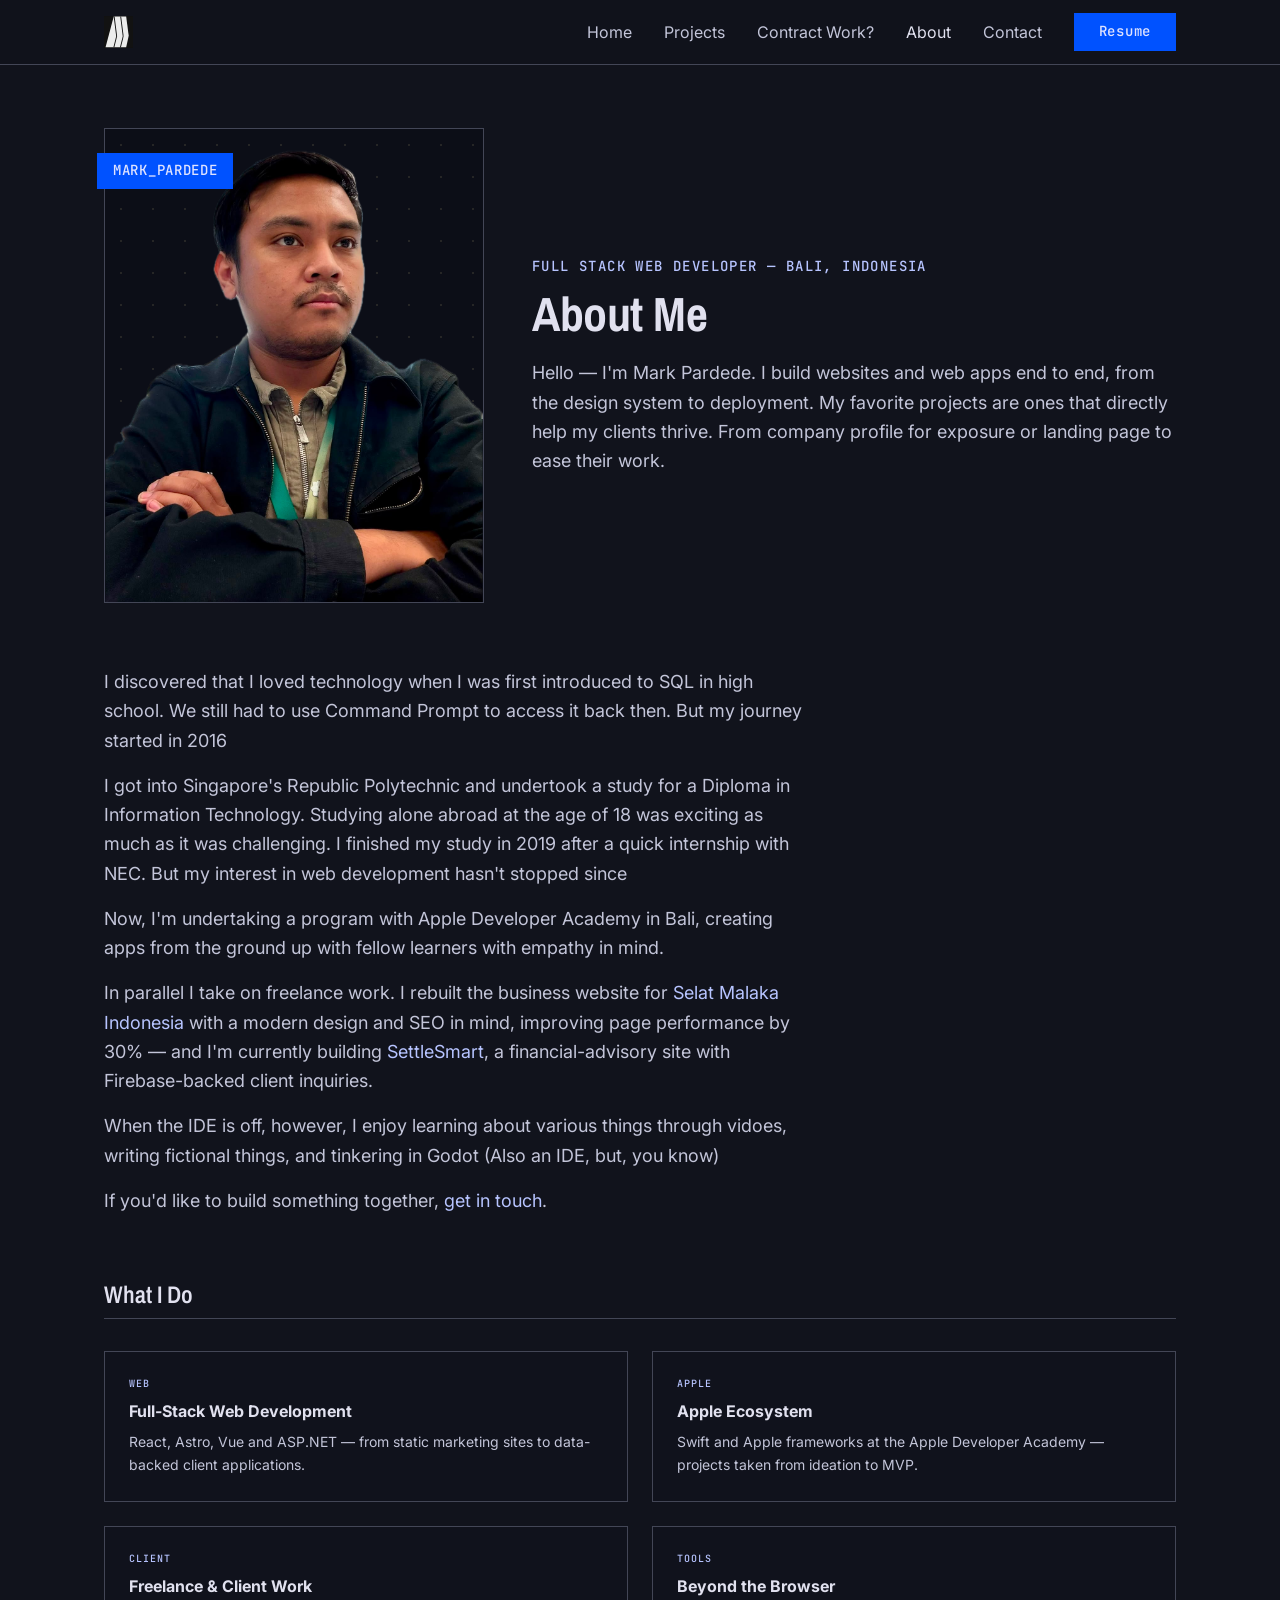
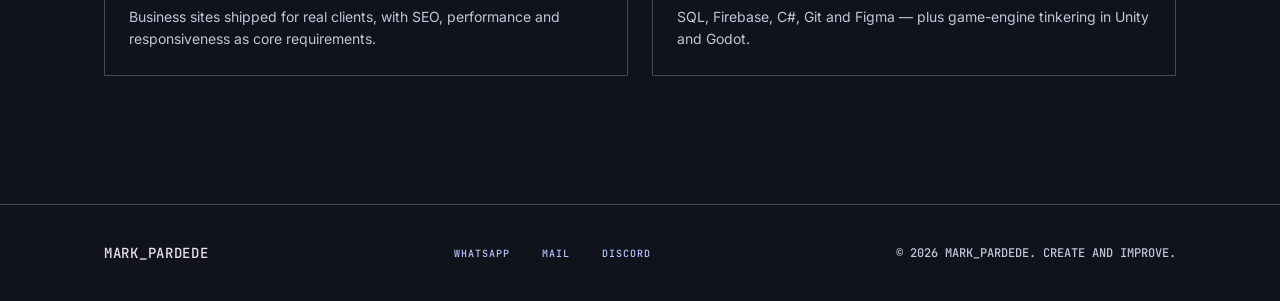
==== about.html @ d3616772 "Core stack added." ====
<!doctype html>
<html lang="en">
  <head>
    <meta charset="UTF-8" />
    <meta name="viewport" content="width=device-width, initial-scale=1.0" />
    <meta
      name="description"
      content="About Mark Pardede — full stack web developer based in Bali, Indonesia."
    />
    <script>
      document.documentElement.classList.add("js");
      addEventListener("load", function () {
        if (!document.documentElement.dataset.revealReady) {
          document.documentElement.classList.remove("js");
        }
      });
    </script>
    <link rel="preconnect" href="https://fonts.googleapis.com" />
    <link rel="preconnect" href="https://fonts.gstatic.com" crossorigin />
    <link
      href="https://fonts.googleapis.com/css2?family=Archivo+Narrow:wght@400;500;600;700&family=Inter:wght@400;500;600&family=JetBrains+Mono:wght@400;500&display=swap"
      rel="stylesheet"
    />
    <link rel="stylesheet" href="assets/css/main.css" />
    <script type="module" src="assets/js/main.js"></script>
    <title>Mark Pardede - About Me</title>
  </head>
  <body>
    <header class="site-header">
      <nav class="nav container">
        <a class="nav__logo" href="index.html" aria-label="Mark Pardede — home">
          <img src="assets/img/Logo.svg" alt="Mark Pardede" />
        </a>
        <div class="nav__list">
          <a class="nav__link" href="index.html">Home</a>
          <a class="nav__link" href="index.html">Projects</a>
          <a class="nav__link" href="index.html">Contract Work?</a>
          <a class="nav__link" href="about.html" aria-current="page">About</a>
          <a class="nav__link" href="#contact">Contact</a>
          <a class="btn btn--primary btn--sm u-label" href="resume.html">
            Resume
          </a>
        </div>
      </nav>
    </header>

    <main class="page">
      <section class="about container" data-reveal>
        <div class="about__hero">
          <div class="about__portrait">
            <img src="assets/img/portrait.png" alt="Portrait of Mark Pardede" />
            <span class="about__badge u-label">MARK_PARDEDE</span>
          </div>
          <div class="about__intro">
            <p class="about__role">
              Full Stack Web Developer — Bali, Indonesia
            </p>
            <h1 class="about__name">About Me</h1>
            <p class="about__lede">
              Hello — I'm Mark Pardede. I build websites and web apps end to
              end, from the design system to deployment. My favorite projects
              are ones that directly help my clients thrive. From company
              profile for exposure or landing page to ease their work.
            </p>
          </div>
        </div>

        <div class="about__prose">
          <p>
            I discovered that I loved technology when I was first introduced to
            SQL in high school. We still had to use Command Prompt to access it
            back then. But my journey started in 2016
          </p>
          <p>
            I got into Singapore's Republic Polytechnic and undertook a study
            for a Diploma in Information Technology. Studying alone abroad at
            the age of 18 was exciting as much as it was challenging. I finished
            my study in 2019 after a quick internship with NEC. But my interest
            in web development hasn't stopped since
          </p>
          <p>
            Now, I'm undertaking a program with Apple Developer Academy in Bali,
            creating apps from the ground up with fellow learners with empathy
            in mind.
          </p>
          <p>
            In parallel I take on freelance work. I rebuilt the business website
            for
            <a href="https://selatmalaka.id" target="_blank" rel="noopener"
              >Selat Malaka Indonesia</a
            >
            with a modern design and SEO in mind, improving page performance by
            30% — and I'm currently building
            <a
              href="https://settlesmart.netlify.app/"
              target="_blank"
              rel="noopener"
              >SettleSmart</a
            >, a financial-advisory site with Firebase-backed client inquiries.
          </p>
          <p>
            When the IDE is off, however, I enjoy learning about various things
            through vidoes, writing fictional things, and tinkering in Godot
            (Also an IDE, but, you know)
          </p>

          <p>
            If you'd like to build something together,
            <a href="#contact">get in touch</a>.
          </p>
        </div>

        <h2 class="about__section-title">What I Do</h2>
        <div class="about__specialties">
          <article class="about-card">
            <span class="about-card__key">Web</span>
            <h3 class="about-card__title">Full-Stack Web Development</h3>
            <p class="about-card__desc">
              React, Astro, Vue and ASP.NET — from static marketing sites to
              data-backed client applications.
            </p>
          </article>
          <article class="about-card">
            <span class="about-card__key">Apple</span>
            <h3 class="about-card__title">Apple Ecosystem</h3>
            <p class="about-card__desc">
              Swift and Apple frameworks at the Apple Developer Academy —
              projects taken from ideation to MVP.
            </p>
          </article>
          <article class="about-card">
            <span class="about-card__key">Client</span>
            <h3 class="about-card__title">Freelance &amp; Client Work</h3>
            <p class="about-card__desc">
              Business sites shipped for real clients, with SEO, performance and
              responsiveness as core requirements.
            </p>
          </article>
          <article class="about-card">
            <span class="about-card__key">Tools</span>
            <h3 class="about-card__title">Beyond the Browser</h3>
            <p class="about-card__desc">
              SQL, Firebase, C#, Git and Figma — plus game-engine tinkering in
              Unity and Godot.
            </p>
          </article>
        </div>
      </section>
    </main>

    <footer id="contact" class="site-footer">
      <div class="site-footer__inner container">
        <div class="site-footer__brand">MARK_PARDEDE</div>
        <nav class="site-footer__links" aria-label="Contact">
          <a
            class="site-footer__link"
            href="https://wa.me/6587304273"
            target="_blank"
            rel="noopener"
          >
            <span class="site-footer__link-key">WhatsApp</span>
          </a>
          <a class="site-footer__link" href="mailto:marklorens0705@gmail.com">
            <span class="site-footer__link-key">Mail</span>
          </a>
          <a
            class="site-footer__link"
            href="discord://-/users/311474445032095755"
            target="_blank"
            rel="noopener"
          >
            <span class="site-footer__link-key">Discord</span>
          </a>
        </nav>
        <p class="site-footer__note">
          © 2026 MARK_PARDEDE. CREATE AND IMPROVE.
        </p>
      </div>
    </footer>
  </body>
</html>
---- assets/css/main.css ----
/* The only stylesheet a page links to.
   Order matters: later layers are meant to win over earlier ones, so
   utilities come last. */

/* 1. Base — tokens, resets, element defaults. */
@import url("base/tokens.css");
@import url("base/reset.css");

/* 2. Layout — page scaffolding shared by every page. */
@import url("layout/container.css");
@import url("layout/header.css");
@import url("layout/footer.css");

/* 3. Components — reusable, page-agnostic blocks. */
@import url("components/button.css");
@import url("components/tag.css");
@import url("components/tech-tile.css");
@import url("components/terminal.css");
@import url("components/project-card.css");
@import url("components/experience-item.css");

/* 4. Pages — composition specific to one page. */
@import url("pages/home.css");
@import url("pages/resume.css");
@import url("pages/about.css");

/* 5. Utilities — single-purpose overrides. */
@import url("utilities/animations.css");
@import url("utilities/text.css");
@import url("utilities/print.css");
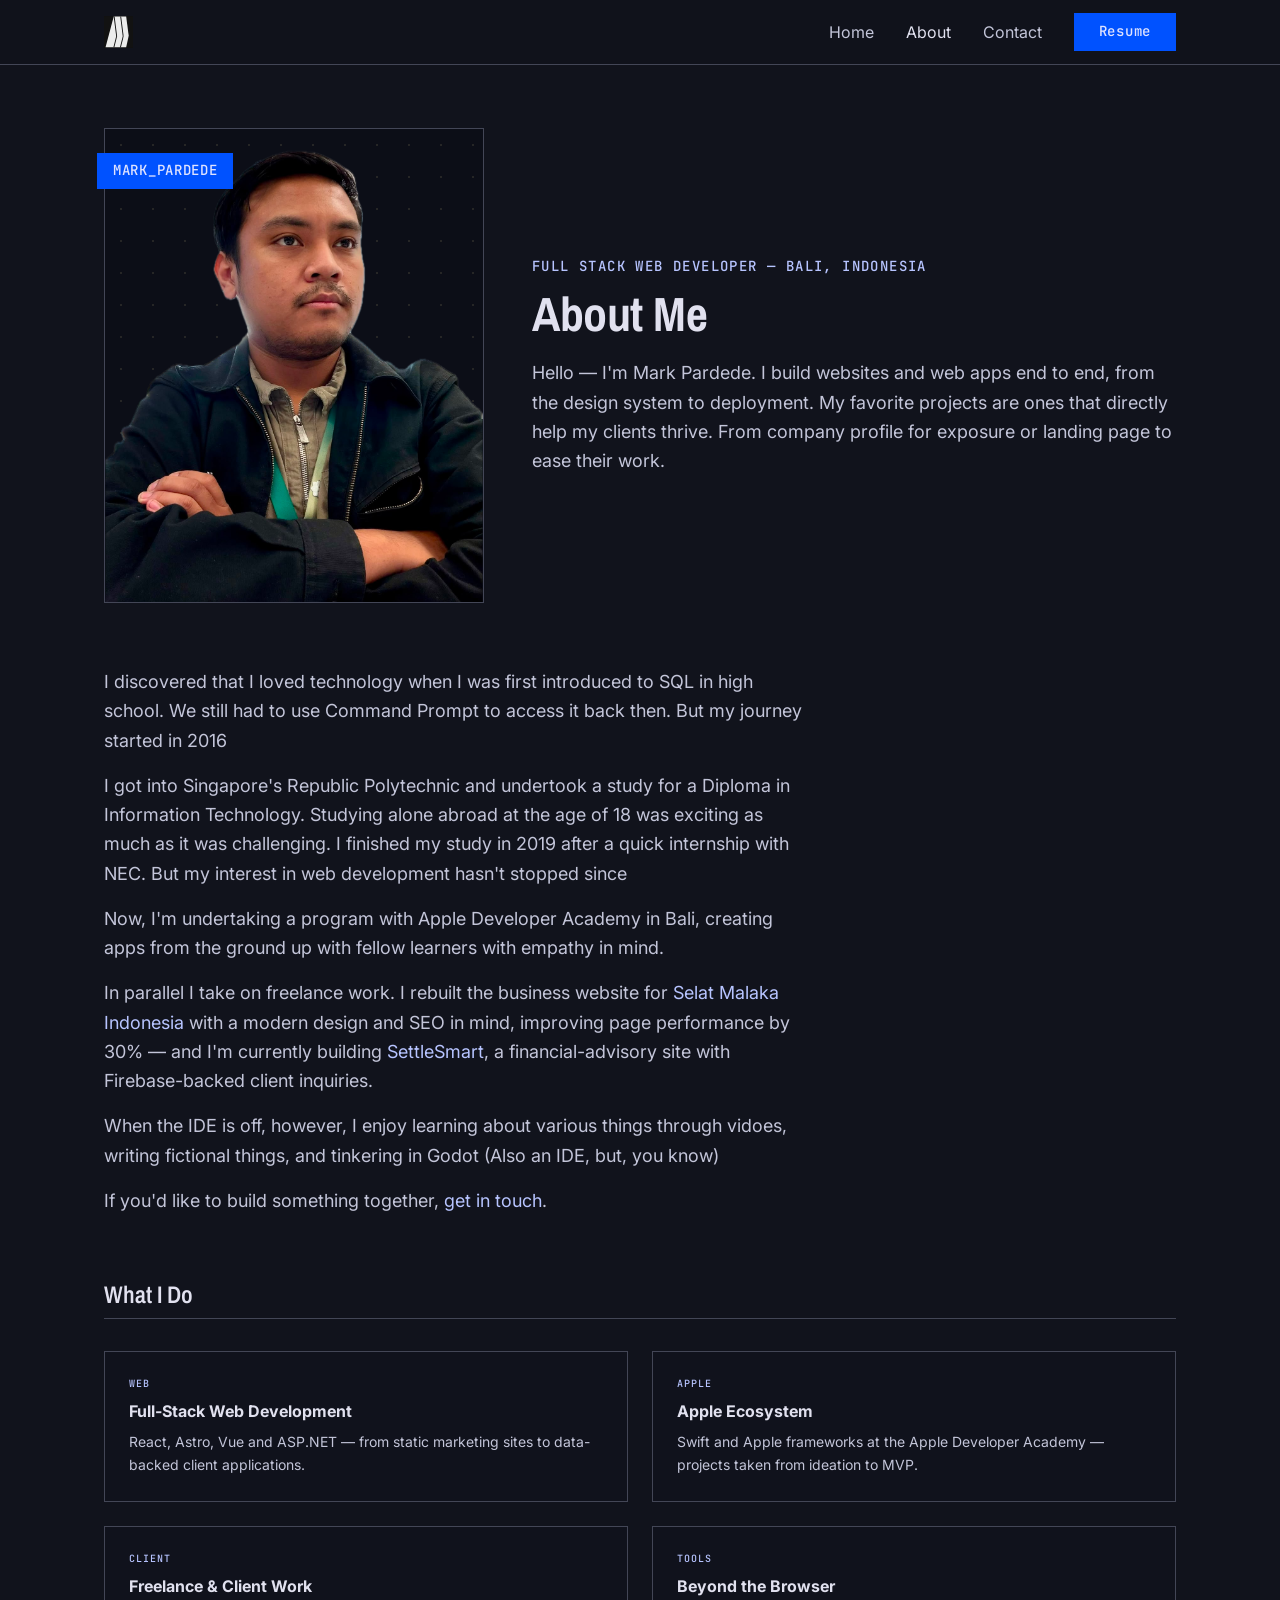
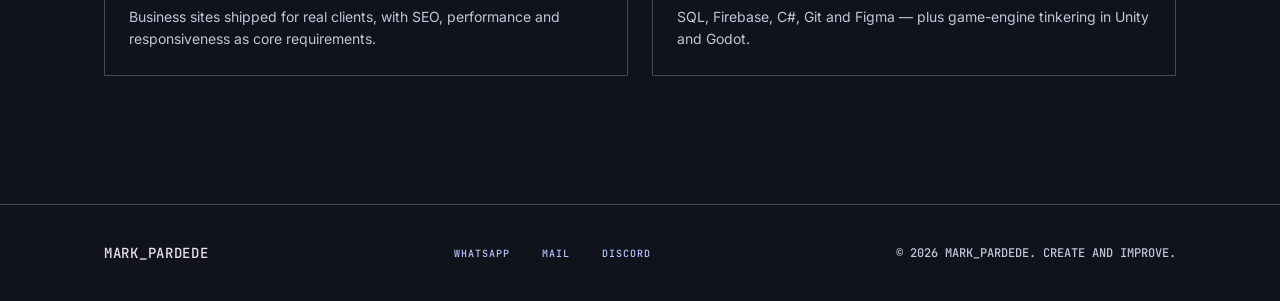
==== commit 1d332f86: "Cleaning up unimplemented sections and pages." ====
--- a/about.html
+++ b/about.html
@@ -33,8 +33,8 @@
         </a>
         <div class="nav__list">
           <a class="nav__link" href="index.html">Home</a>
-          <a class="nav__link" href="index.html">Projects</a>
-          <a class="nav__link" href="index.html">Contract Work?</a>
+          <!-- <a class="nav__link" href="index.html">Projects</a>
+          <a class="nav__link" href="index.html">Contract Work?</a> -->
           <a class="nav__link" href="about.html" aria-current="page">About</a>
           <a class="nav__link" href="#contact">Contact</a>
           <a class="btn btn--primary btn--sm u-label" href="resume.html">
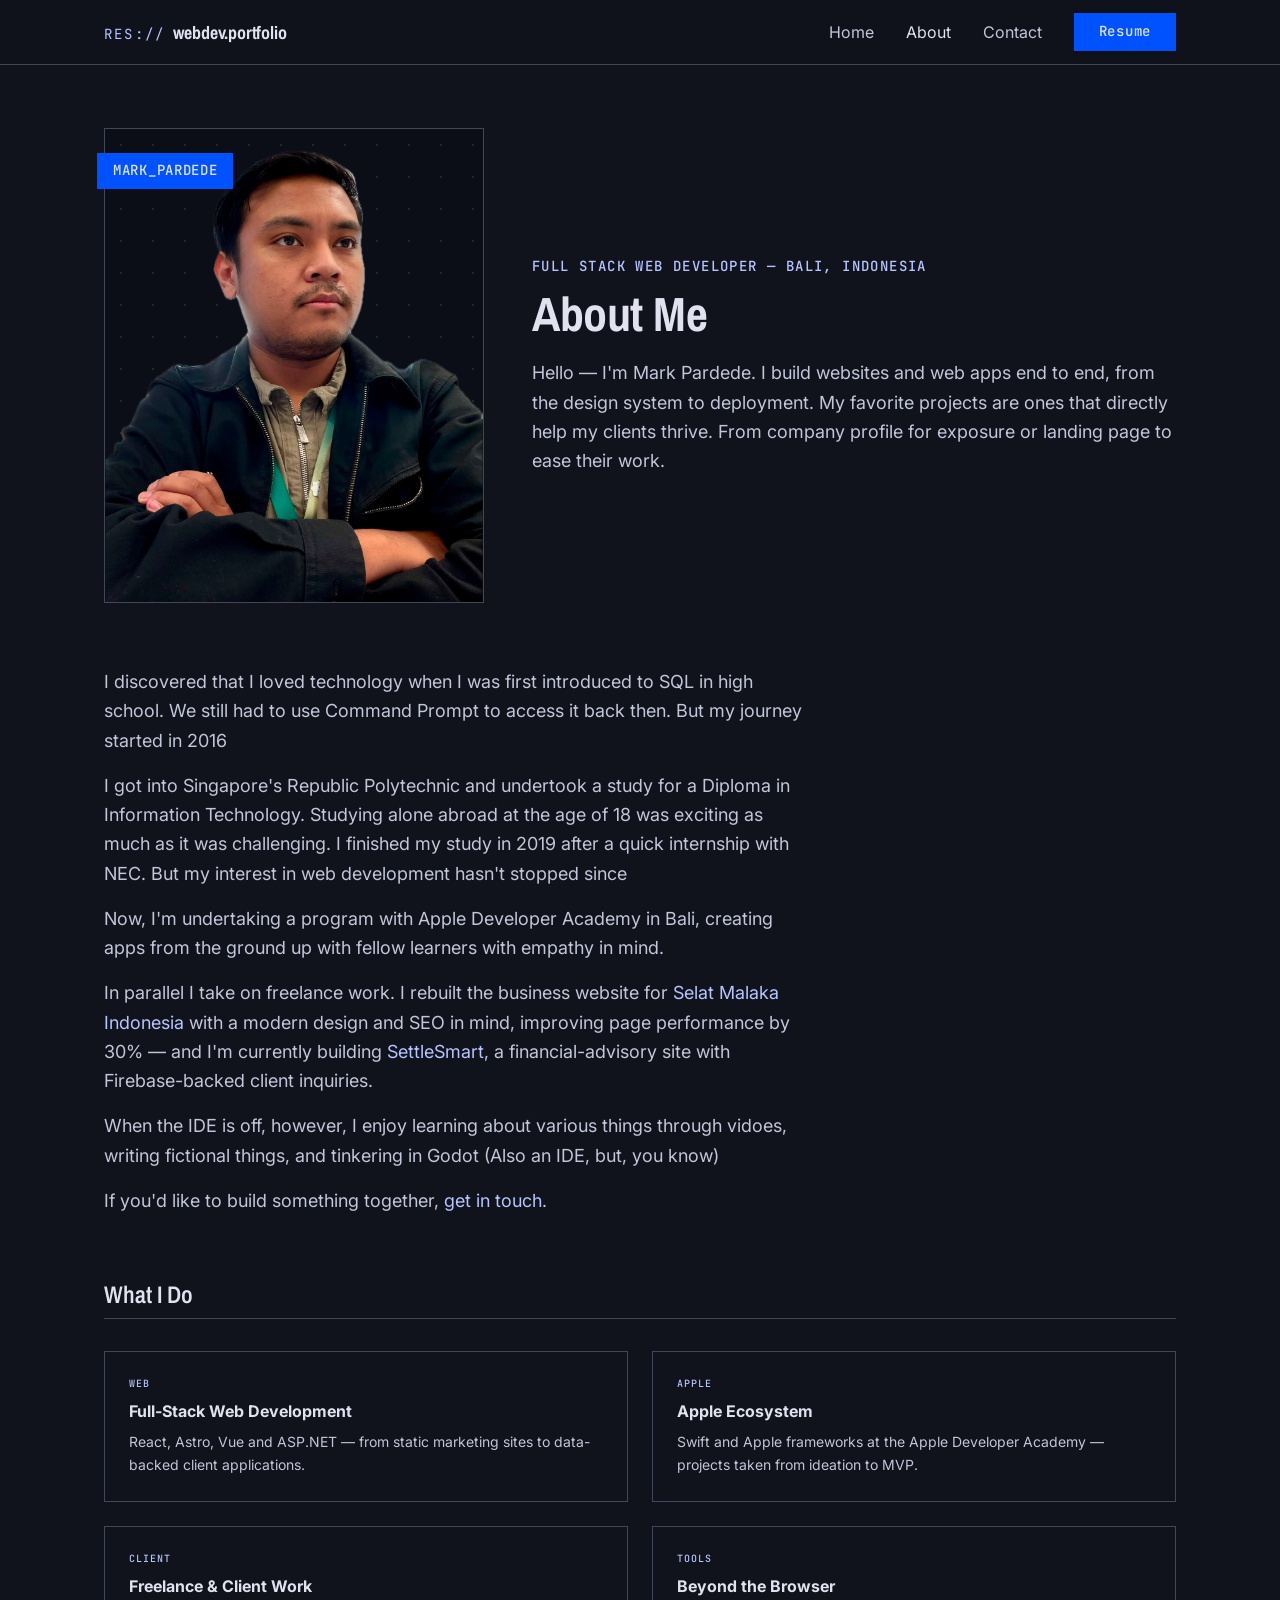
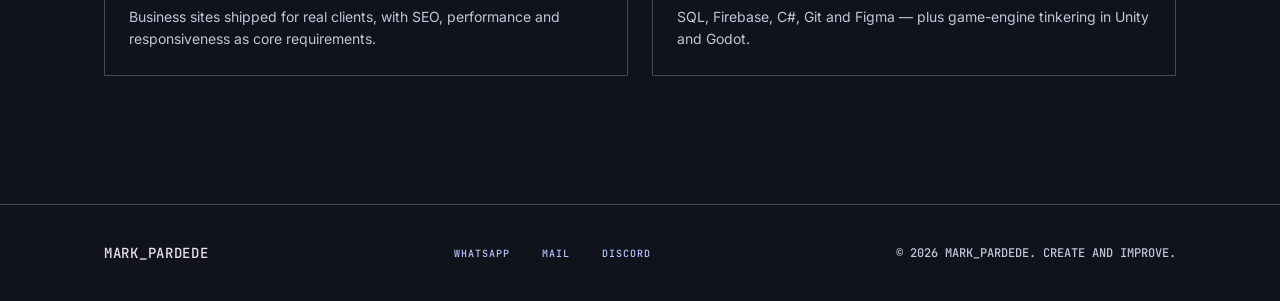
==== commit 7f084606: "A lot of stuff honestly." ====
--- a/about.html
+++ b/about.html
@@ -28,8 +28,9 @@
   <body>
     <header class="site-header">
       <nav class="nav container">
-        <a class="nav__logo" href="index.html" aria-label="Mark Pardede — home">
-          <img src="assets/img/Logo.svg" alt="Mark Pardede" />
+        <a class="nav__logo" href="landing.html" aria-label="Back to landing">
+          <span class="nav__logo-prefix">res://</span>
+          <span class="nav__logo-name">webdev.portfolio</span>
         </a>
         <div class="nav__list">
           <a class="nav__link" href="index.html">Home</a>
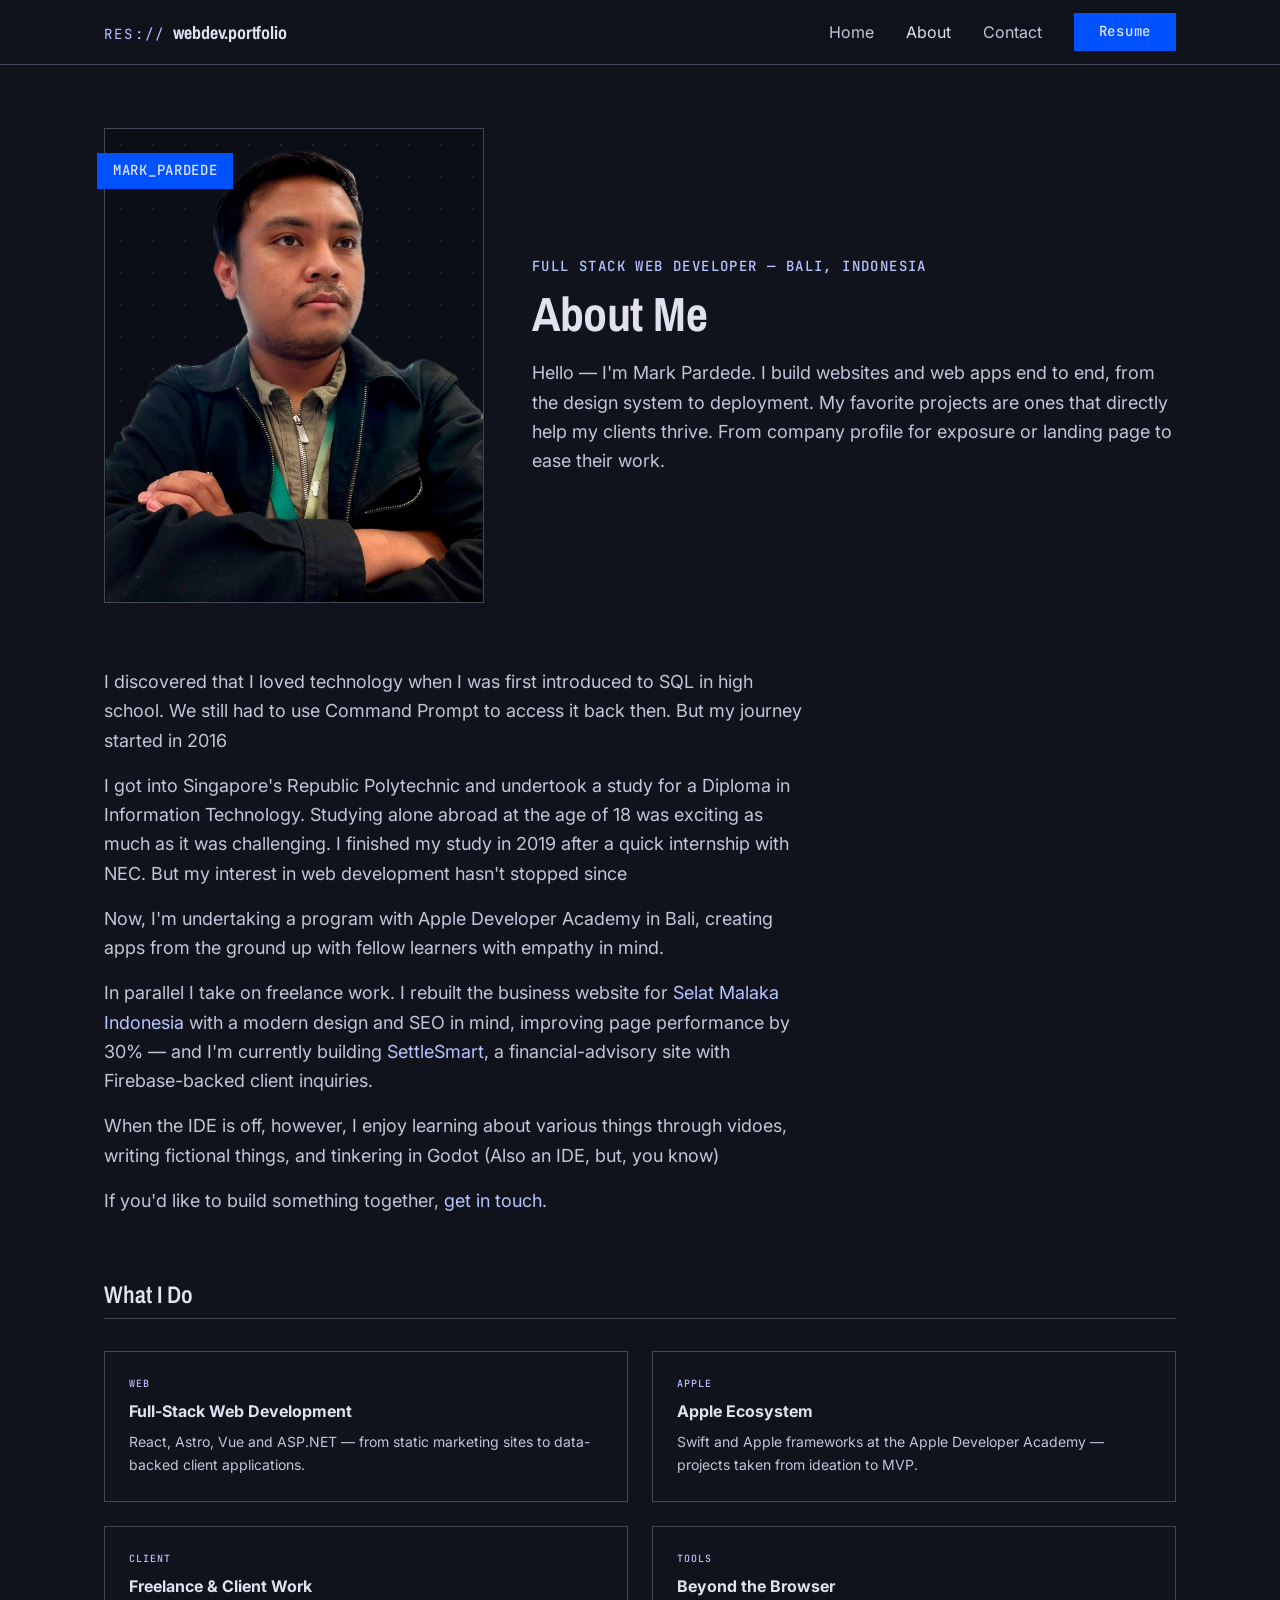
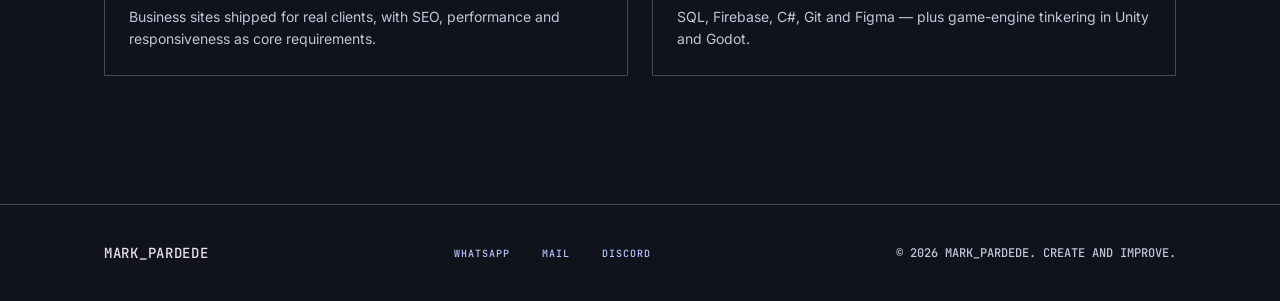
==== commit e7997810: "bug fixes" ====
--- a/about.html
+++ b/about.html
@@ -46,8 +46,8 @@
     </header>
 
     <main class="page">
-      <section class="about container" data-reveal>
-        <div class="about__hero">
+      <section class="about container">
+        <div class="about__hero" data-reveal>
           <div class="about__portrait">
             <img src="assets/img/portrait.png" alt="Portrait of Mark Pardede" />
             <span class="about__badge u-label">MARK_PARDEDE</span>
@@ -66,7 +66,7 @@
           </div>
         </div>
 
-        <div class="about__prose">
+        <div class="about__prose" data-reveal>
           <p>
             I discovered that I loved technology when I was first introduced to
             SQL in high school. We still had to use Command Prompt to access it
@@ -111,6 +111,7 @@
           </p>
         </div>
 
+        <div data-reveal>
         <h2 class="about__section-title">What I Do</h2>
         <div class="about__specialties">
           <article class="about-card">
@@ -146,6 +147,7 @@
             </p>
           </article>
         </div>
+        </div>
       </section>
     </main>
 
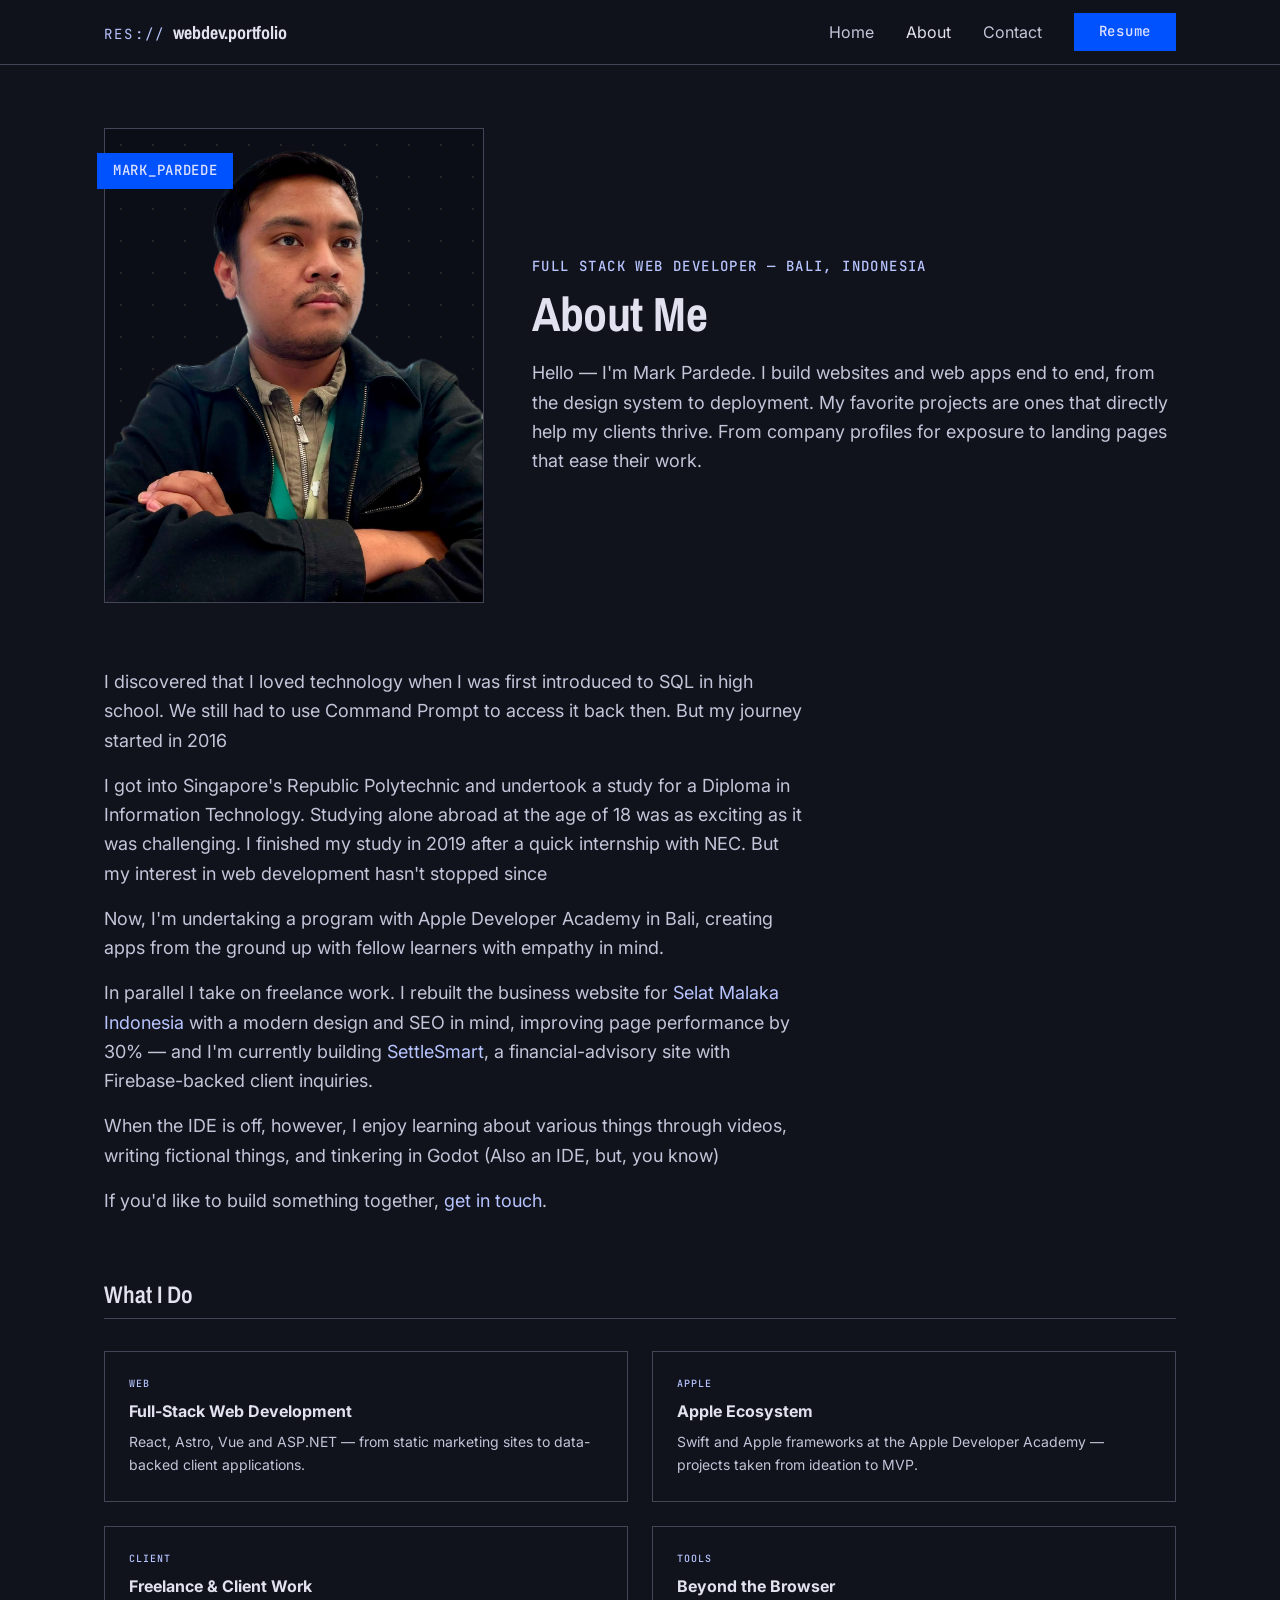
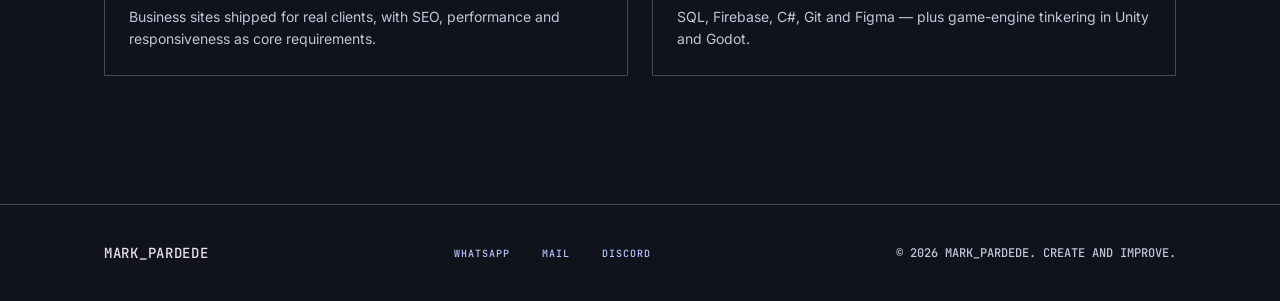
==== commit 6e8f459b: "Typos" ====
--- a/about.html
+++ b/about.html
@@ -28,14 +28,14 @@
   <body>
     <header class="site-header">
       <nav class="nav container">
-        <a class="nav__logo" href="landing.html" aria-label="Back to landing">
+        <a class="nav__logo" href="webdev.html" aria-label="Back to landing">
           <span class="nav__logo-prefix">res://</span>
           <span class="nav__logo-name">webdev.portfolio</span>
         </a>
         <div class="nav__list">
-          <a class="nav__link" href="index.html">Home</a>
-          <!-- <a class="nav__link" href="index.html">Projects</a>
-          <a class="nav__link" href="index.html">Contract Work?</a> -->
+          <a class="nav__link" href="webdev.html">Home</a>
+          <!-- <a class="nav__link" href="webdev.html">Projects</a>
+          <a class="nav__link" href="webdev.html">Contract Work?</a> -->
           <a class="nav__link" href="about.html" aria-current="page">About</a>
           <a class="nav__link" href="#contact">Contact</a>
           <a class="btn btn--primary btn--sm u-label" href="resume.html">
@@ -61,7 +61,7 @@
               Hello — I'm Mark Pardede. I build websites and web apps end to
               end, from the design system to deployment. My favorite projects
               are ones that directly help my clients thrive. From company
-              profile for exposure or landing page to ease their work.
+              profiles for exposure to landing pages that ease their work.
             </p>
           </div>
         </div>
@@ -75,7 +75,7 @@
           <p>
             I got into Singapore's Republic Polytechnic and undertook a study
             for a Diploma in Information Technology. Studying alone abroad at
-            the age of 18 was exciting as much as it was challenging. I finished
+            the age of 18 was as exciting as it was challenging. I finished
             my study in 2019 after a quick internship with NEC. But my interest
             in web development hasn't stopped since
           </p>
@@ -101,7 +101,7 @@
           </p>
           <p>
             When the IDE is off, however, I enjoy learning about various things
-            through vidoes, writing fictional things, and tinkering in Godot
+            through videos, writing fictional things, and tinkering in Godot
             (Also an IDE, but, you know)
           </p>
 
